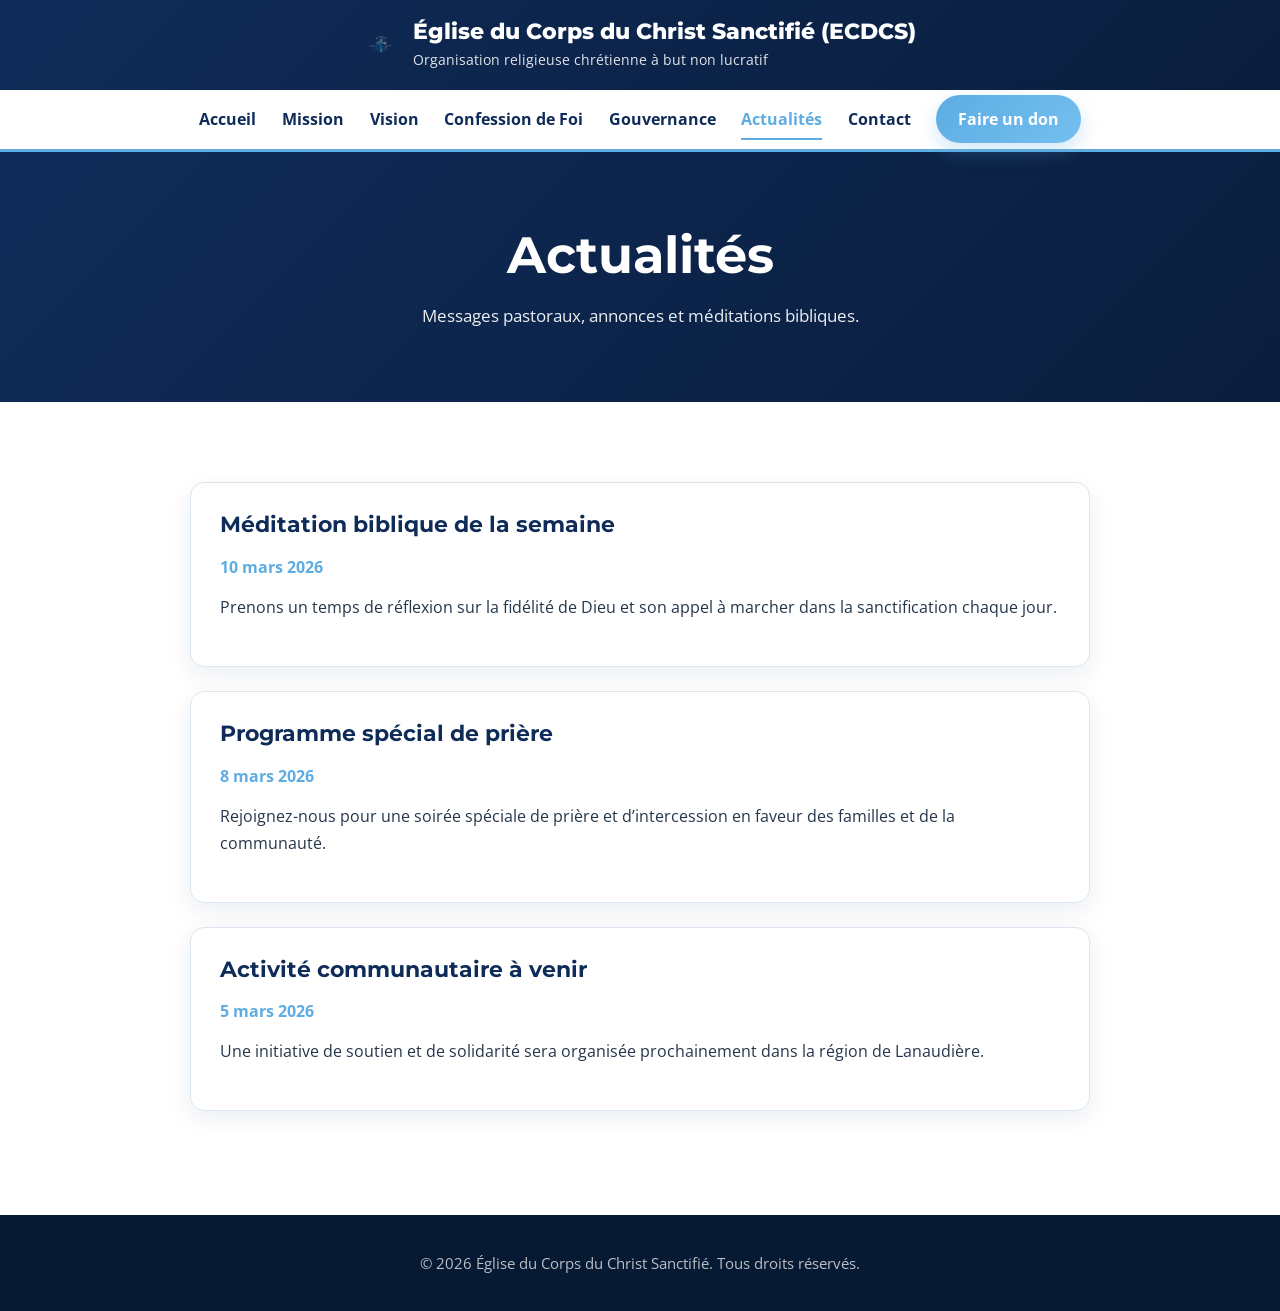
==== actualites.html @ 7bfad845 "Initial commit" ====
<!DOCTYPE html>
<html lang="fr">
<head>
  <meta charset="UTF-8" />
  <meta name="viewport" content="width=device-width, initial-scale=1.0" />
  <title>Actualités | ECDCS</title>
  <link rel="stylesheet" href="style.css" />
  <script src="script.js"></script>
</head>
<body>

  <header>
    <div class="logo-container">
      <img src="images/logo.png" alt="Logo ECDCS" class="logo" />
      <div class="site-identity">
        <h1>Église du Corps du Christ Sanctifié (ECDCS)</h1>
        <p>Organisation religieuse chrétienne à but non lucratif</p>
      </div>
    </div>

    <nav>
      <ul>
        <li><a href="index.html">Accueil</a></li>
        <li><a href="mission.html">Mission</a></li>
        <li><a href="vision.html">Vision</a></li>
        <li><a href="foi.html">Confession de Foi</a></li>
        <li><a href="gouvernance.html">Gouvernance</a></li>
        <li><a href="actualites.html" class="active">Actualités</a></li>
        <li><a href="contact.html">Contact</a></li>
        <li><a href="dons.html" class="btn-don">Faire un don</a></li>
      </ul>
    </nav>
  </header>

  <main>
    <section class="page-header">
      <h2>Actualités</h2>
      <p>Messages pastoraux, annonces et méditations bibliques.</p>
    </section>

    <section class="content-section">
      <div class="container">
        <article class="news-card">
          <h3>Méditation biblique de la semaine</h3>
          <p class="date">10 mars 2026</p>
          <p>
            Prenons un temps de réflexion sur la fidélité de Dieu
            et son appel à marcher dans la sanctification chaque jour.
          </p>
        </article>

        <article class="news-card">
          <h3>Programme spécial de prière</h3>
          <p class="date">8 mars 2026</p>
          <p>
            Rejoignez-nous pour une soirée spéciale de prière
            et d’intercession en faveur des familles et de la communauté.
          </p>
        </article>

        <article class="news-card">
          <h3>Activité communautaire à venir</h3>
          <p class="date">5 mars 2026</p>
          <p>
            Une initiative de soutien et de solidarité sera organisée
            prochainement dans la région de Lanaudière.
          </p>
        </article>
      </div>
    </section>
  </main>

  <footer>
    <div class="footer-bottom">
      <p>© 2026 Église du Corps du Christ Sanctifié. Tous droits réservés.</p>
    </div>
  </footer>

</body>
</html>
---- style.css ----
/* ============================================================
   ECDCS - STYLE GLOBAL
   Palette : bleu marine, bleu ciel, blanc, gris clair
   Style : moderne, sobre, institutionnel, spirituel
   ============================================================ */

@import url('https://fonts.googleapis.com/css2?family=Montserrat:wght@400;600;700;800&family=Open+Sans:wght@400;600;700&display=swap');

:root {
    --primary-navy: #0F2C59;
    --primary-navy-dark: #0a1d3d;
    --secondary-sky: #5DADE2;
    --secondary-sky-soft: #d9eefb;
    --text-dark: #25364a;
    --text-muted: #5f6f81;
    --text-white: #ffffff;
    --bg-white: #ffffff;
    --bg-light: #f6f9fc;
    --bg-soft: #eef5fb;
    --border-light: #dbe6f0;
    --shadow-soft: 0 8px 24px rgba(15, 44, 89, 0.08);
    --shadow-medium: 0 12px 30px rgba(15, 44, 89, 0.12);
    --radius-sm: 8px;
    --radius-md: 14px;
    --radius-lg: 22px;
    --container: 1200px;
}

* {
    box-sizing: border-box;
    margin: 0;
    padding: 0;
}

html {
    scroll-behavior: smooth;
}

.header.sticky {
  position: fixed;
  top: 0;
  width: 100%;
  background: #0B1F3A;
  box-shadow: 0 4px 12px rgba(0,0,0,0.2);
  z-index: 1000;
}

.fade-in {
  opacity: 0;
  transform: translateY(40px);
  transition: 0.6s ease;
}

.fade-in.show {
  opacity: 1;
  transform: translateY(0);
}

body {
    font-family: 'Open Sans', sans-serif;
    color: var(--text-dark);
    background-color: var(--bg-white);
    line-height: 1.7;
    font-size: 16px;
}

img {
    max-width: 100%;
    display: block;
}

h1, h2, h3, h4 {
    font-family: 'Montserrat', sans-serif;
    color: var(--primary-navy);
    line-height: 1.2;
    margin-bottom: 1rem;
}

h1 {
    font-size: 2.2rem;
}

h2 {
    font-size: 2.2rem;
    font-weight: 700;
}

h3 {
    font-size: 1.35rem;
    font-weight: 700;
}

p {
    margin-bottom: 1rem;
}

a {
    text-decoration: none;
    color: inherit;
    transition: all 0.3s ease;
}

ul {
    list-style: none;
}

section {
    padding: 5rem 1.5rem;
}

.container {
    width: 100%;
    max-width: var(--container);
    margin: 0 auto;
}

/* ============================================================
   HEADER
   ============================================================ */

header {
    position: relative;
}

.logo-container {
    background: linear-gradient(135deg, var(--primary-navy), var(--primary-navy-dark));
    color: var(--text-white);
    padding: 1rem 1.5rem;
    display: flex;
    align-items: center;
    justify-content: center;
    gap: 1rem;
}

.logo {
    height: 58px;
    width: auto;
}

.site-identity h1 {
    color: var(--text-white);
    font-size: 1.4rem;
    margin-bottom: 0.2rem;
    font-weight: 800;
}

.site-identity p {
    color: rgba(255, 255, 255, 0.88);
    font-size: 0.9rem;
    margin: 0;
}

nav {
    border-bottom: 3px solid var(--secondary-sky);
    background-color: var(--bg-white);
    padding: 0 1.5rem;
}

nav ul {
    max-width: var(--container);
    margin: 0 auto;
    display: flex;
    flex-wrap: wrap;
    justify-content: center;
    align-items: center;
    gap: 1.6rem;
    padding: 1rem 0;
}

nav a {
    font-weight: 700;
    color: var(--primary-navy);
    padding: 0.45rem 0;
    position: relative;
    font-size: 0.97rem;
}

nav a::after {
    content: "";
    position: absolute;
    left: 0;
    bottom: -0.15rem;
    width: 0;
    height: 2px;
    background-color: var(--secondary-sky);
    transition: width 0.3s ease;
}

nav a:hover,
nav a.active {
    color: var(--secondary-sky);
}

nav a:hover::after,
nav a.active::after {
    width: 100%;
}

nav a.btn-don {
    background: linear-gradient(135deg, var(--secondary-sky), #74bff0);
    color: var(--text-white) !important;
    padding: 0.8rem 1.35rem;
    border-radius: 999px;
    box-shadow: 0 8px 20px rgba(93, 173, 226, 0.28);
}

nav a.btn-don::after {
    display: none;
}

nav a.btn-don:hover {
    background: linear-gradient(135deg, var(--primary-navy), #17457f);
    transform: translateY(-2px);
}

/* ============================================================
   BOUTONS
   ============================================================ */

.btn-primary,
.btn-secondary,
button {
    display: inline-flex;
    align-items: center;
    justify-content: center;
    gap: 0.5rem;
    padding: 0.95rem 1.8rem;
    border-radius: 999px;
    font-weight: 700;
    text-transform: uppercase;
    letter-spacing: 0.4px;
    font-size: 0.92rem;
    transition: all 0.3s ease;
    cursor: pointer;
    border: none;
}

.btn-primary,
button {
    background: linear-gradient(135deg, var(--secondary-sky), #78c4f4);
    color: var(--text-white);
    border: 2px solid var(--secondary-sky);
    box-shadow: 0 12px 24px rgba(93, 173, 226, 0.25);
}

.btn-primary:hover,
button:hover {
    background: var(--primary-navy);
    border-color: var(--primary-navy);
    transform: translateY(-2px);
}

.btn-secondary {
    background-color: transparent;
    color: var(--text-white);
    border: 2px solid rgba(255, 255, 255, 0.9);
}

.btn-secondary:hover {
    background-color: var(--text-white);
    color: var(--primary-navy);
    transform: translateY(-2px);
}

/* ============================================================
   PAGE HEADER INTERNE
   ============================================================ */

.page-header {
    background: linear-gradient(135deg, var(--primary-navy), var(--primary-navy-dark));
    color: var(--text-white);
    text-align: center;
    padding: 4.5rem 1.5rem;
}

.page-header h2 {
    color: var(--text-white);
    font-size: clamp(2rem, 5vw, 3.2rem);
    margin-bottom: 1rem;
}

.page-header p {
    color: rgba(255, 255, 255, 0.92);
    max-width: 760px;
    margin: 0 auto;
    font-size: 1.05rem;
}

/* ============================================================
   ACCUEIL - HERO
   ============================================================ */

.hero {
    position: relative;
    overflow: hidden;
    min-height: 85vh;
    display: flex;
    align-items: center;
    justify-content: center;
    text-align: center;
    padding: 6rem 1.5rem;
    background:
        linear-gradient(rgba(10, 29, 61, 0.76), rgba(15, 44, 89, 0.62)),
        url('../images/hero-bg.jpg') center/cover no-repeat;
}

.hero::before {
    content: "";
    position: absolute;
    inset: 0;
    background:
        radial-gradient(circle at top, rgba(255, 255, 255, 0.12), transparent 35%),
        linear-gradient(to bottom, transparent, rgba(15, 44, 89, 0.18));
    pointer-events: none;
}

.hero-content {
    position: relative;
    z-index: 2;
    max-width: 860px;
}

.hero-subtitle {
    display: inline-block;
    margin-bottom: 1.2rem;
    padding: 0.45rem 1rem;
    border-radius: 999px;
    background-color: rgba(255, 255, 255, 0.14);
    color: #eaf6ff;
    font-weight: 700;
    font-size: 0.9rem;
    letter-spacing: 0.5px;
    text-transform: uppercase;
}

.hero h2 {
    color: var(--text-white);
    font-size: clamp(2.2rem, 5vw, 4rem);
    font-weight: 800;
    text-transform: uppercase;
    letter-spacing: 0.8px;
    margin-bottom: 1.2rem;
}

.hero-intro {
    max-width: 760px;
    margin: 0 auto 1.25rem;
    font-size: 1.08rem;
    color: rgba(255, 255, 255, 0.92);
}

.verset-hero {
    max-width: 720px;
    margin: 0 auto 2.2rem;
    font-size: 1.1rem;
    line-height: 1.8;
    font-style: italic;
    color: rgba(255, 255, 255, 0.94);
}

.verset-hero span {
    display: inline-block;
    margin-top: 0.7rem;
    font-style: normal;
    font-weight: 700;
}

.cta-group {
    display: flex;
    justify-content: center;
    flex-wrap: wrap;
    gap: 1rem;
}

/* ============================================================
   SECTION TITRE
   ============================================================ */

.section-heading {
    text-align: center;
    max-width: 760px;
    margin: 0 auto 3rem;
}

.section-heading p {
    color: var(--text-muted);
    font-size: 1.05rem;
}

/* ============================================================
   PRÉSENTATION / CARTES
   ============================================================ */

.presentation {
    background: linear-gradient(to bottom, var(--bg-light), var(--bg-white));
}

.grid-3 {
    display: grid;
    grid-template-columns: repeat(3, minmax(0, 1fr));
    gap: 2rem;
}

.card {
    background: var(--bg-white);
    border: 1px solid var(--border-light);
    padding: 2.2rem 1.8rem;
    border-radius: var(--radius-md);
    box-shadow: var(--shadow-soft);
    text-align: center;
    position: relative;
    overflow: hidden;
    transition: transform 0.35s ease, box-shadow 0.35s ease;
}

.card::before {
    content: "";
    position: absolute;
    top: 0;
    left: 0;
    width: 100%;
    height: 5px;
    background: linear-gradient(90deg, var(--primary-navy), var(--secondary-sky));
}

.card:hover {
    transform: translateY(-8px);
    box-shadow: var(--shadow-medium);
}

.card-icon {
    width: 68px;
    height: 68px;
    margin: 0 auto 1.2rem;
    border-radius: 50%;
    background: linear-gradient(135deg, var(--secondary-sky-soft), #f5fbff);
    display: flex;
    align-items: center;
    justify-content: center;
    color: var(--primary-navy);
    font-size: 1.5rem;
    font-weight: 800;
}

.card p {
    color: var(--text-muted);
    margin-bottom: 0;
}

/* ============================================================
   ACTIVITÉS
   ============================================================ */

.activites {
    background-color: var(--bg-white);
}

.activites h2 {
    text-align: center;
}

.activites-intro {
    text-align: center;
    max-width: 760px;
    margin: 0 auto 2.5rem;
    color: var(--text-muted);
}

.activites ul {
    max-width: 860px;
    margin: 0 auto;
    background: var(--bg-white);
    border: 1px solid var(--border-light);
    border-radius: var(--radius-md);
    box-shadow: var(--shadow-soft);
    overflow: hidden;
}

.activites li {
    padding: 1.4rem 1.5rem;
    border-bottom: 1px solid #edf2f7;
    display: flex;
    justify-content: space-between;
    align-items: center;
    gap: 1rem;
}

.activites li:last-child {
    border-bottom: none;
}

.activites li strong {
    color: var(--primary-navy);
    font-size: 1.08rem;
}

.activites li span {
    color: var(--text-muted);
    font-weight: 600;
    white-space: nowrap;
}

.activites li:hover {
    background-color: #fbfdff;
}

/* ============================================================
   PASTEUR
   ============================================================ */

.pasteur {
    background: linear-gradient(135deg, var(--primary-navy), var(--primary-navy-dark));
    color: var(--text-white);
}

.pasteur .container {
    display: flex;
    align-items: center;
    justify-content: center;
    gap: 4rem;
    flex-wrap: wrap;
}

.pasteur h2,
.pasteur h3,
.pasteur p,
.pasteur blockquote {
    color: var(--text-white);
}

.pasteur h3 {
    color: #cde9fb;
    margin-bottom: 0.4rem;
}

.pasteur-photo img {
    width: 280px;
    height: 280px;
    object-fit: cover;
    border-radius: 50%;
    border: 6px solid rgba(255, 255, 255, 0.18);
    box-shadow: 0 18px 40px rgba(0, 0, 0, 0.22);
}

.pasteur-info {
    max-width: 580px;
}

.titre-pasteur {
    font-weight: 700;
    font-size: 1.05rem;
    color: #d9eefb;
    margin-bottom: 1.4rem;
    text-transform: uppercase;
    letter-spacing: 0.5px;
}

.pasteur-message {
    color: rgba(255, 255, 255, 0.9);
    margin-bottom: 1.2rem;
}

blockquote {
    font-style: italic;
    font-size: 1.08rem;
    line-height: 1.8;
    border-left: 4px solid var(--secondary-sky);
    padding-left: 1.1rem;
    opacity: 0.96;
    margin: 0;
}

/* ============================================================
   VERSETS
   ============================================================ */

.versets {
    background: linear-gradient(to bottom, var(--bg-light), var(--bg-soft));
}

.versets-grid {
    display: grid;
    grid-template-columns: repeat(2, minmax(0, 1fr));
    gap: 1.5rem;
    max-width: 1000px;
    margin: 2.5rem auto 0;
}

.verset-card {
    background-color: var(--bg-white);
    border: 1px solid var(--border-light);
    border-radius: var(--radius-md);
    padding: 1.8rem;
    box-shadow: var(--shadow-soft);
}

.verset-card p {
    font-style: italic;
    color: var(--text-dark);
    margin-bottom: 0.8rem;
}

.verset-card span {
    color: var(--secondary-sky);
    font-weight: 700;
    font-size: 0.95rem;
}

/* ============================================================
   PAGES INTERNES
   ============================================================ */

.content-section {
    background-color: var(--bg-white);
}

.content-section .container {
    max-width: 900px;
}

.content-section h3 {
    margin-top: 2rem;
    color: var(--primary-navy);
}

.content-section h3:first-child {
    margin-top: 0;
}

.content-section p,
.content-section li {
    color: var(--text-dark);
    font-size: 1rem;
}

.content-section ul {
    list-style: disc;
    padding-left: 1.5rem;
    margin-top: 1rem;
}

.content-section li {
    margin-bottom: 0.7rem;
}

/* ============================================================
   ACTUALITÉS
   ============================================================ */

.news-card {
    background: var(--bg-white);
    border: 1px solid var(--border-light);
    border-radius: var(--radius-md);
    padding: 1.8rem;
    box-shadow: var(--shadow-soft);
    margin-bottom: 1.5rem;
}

.news-card .date {
    color: var(--secondary-sky);
    font-weight: 700;
    margin-bottom: 0.8rem;
}

/* ============================================================
   CONTACT
   ============================================================ */

.contact-grid {
    display: grid;
    grid-template-columns: 1fr 1.2fr;
    gap: 2rem;
    align-items: start;
}

.contact-info,
.contact-form {
    background: var(--bg-white);
    border: 1px solid var(--border-light);
    border-radius: var(--radius-md);
    padding: 2rem;
    box-shadow: var(--shadow-soft);
}

.contact-form form {
    display: flex;
    flex-direction: column;
    gap: 1rem;
}

.contact-form label {
    font-weight: 700;
    color: var(--primary-navy);
}

.contact-form input,
.contact-form textarea {
    width: 100%;
    padding: 0.95rem 1rem;
    border: 1px solid #cfd9e3;
    border-radius: var(--radius-sm);
    font-family: inherit;
    font-size: 1rem;
    outline: none;
    transition: border-color 0.3s ease, box-shadow 0.3s ease;
}

.contact-form input:focus,
.contact-form textarea:focus {
    border-color: var(--secondary-sky);
    box-shadow: 0 0 0 4px rgba(93, 173, 226, 0.15);
}

/* ============================================================
   DONS
   ============================================================ */

.don-action {
    margin-top: 2rem;
}

/* ============================================================
   FOOTER
   ============================================================ */

footer {
    background: #071a34;
    color: #d4deea;
    padding: 2.2rem 1.5rem;
    text-align: center;
}

.footer-content {
    display: grid;
    grid-template-columns: repeat(3, minmax(220px, 1fr));
    gap: 2.5rem;
    max-width: var(--container);
    margin: 0 auto 2rem;
    padding-bottom: 2rem;
    border-bottom: 1px solid rgba(255, 255, 255, 0.08);
}

.footer-section h4 {
    color: var(--text-white);
    margin-bottom: 1rem;
    font-size: 1.1rem;
}

.footer-section p,
.footer-section li,
.footer-section a {
    color: #d4deea;
    font-size: 0.96rem;
}

.footer-section a:hover {
    color: var(--secondary-sky);
}

.footer-bottom {
    text-align: center;
    font-size: 0.92rem;
    color: rgba(255, 255, 255, 0.72);
}

.footer-bottom p {
    margin: 0;
}

/* ============================================================
   RESPONSIVE
   ============================================================ */

@media (max-width: 992px) {
    .grid-3 {
        grid-template-columns: 1fr;
    }

    .versets-grid {
        grid-template-columns: 1fr;
    }

    .footer-content {
        grid-template-columns: 1fr 1fr;
    }

    .contact-grid {
        grid-template-columns: 1fr;
    }

    .hero {
        min-height: 75vh;
    }
}

@media (max-width: 768px) {
    section {
        padding: 4rem 1.2rem;
    }

    .logo-container {
        flex-direction: column;
        text-align: center;
    }

    .site-identity h1 {
        font-size: 1.2rem;
    }

    nav ul {
        flex-direction: column;
        gap: 0.9rem;
    }

    .hero {
        min-height: auto;
        padding: 5rem 1.2rem;
    }

    .hero h2 {
        font-size: 2rem;
    }

    .hero-intro,
    .verset-hero {
        font-size: 1rem;
    }

    .cta-group {
        flex-direction: column;
        align-items: center;
    }

    .btn-primary,
    .btn-secondary,
    button {
        width: 100%;
        max-width: 320px;
    }

    .activites li {
        flex-direction: column;
        text-align: center;
    }

    .activites li span {
        white-space: normal;
    }

    .pasteur .container {
        gap: 2rem;
        text-align: center;
    }

    .pasteur-photo img {
        width: 220px;
        height: 220px;
    }

    blockquote {
        border-left: none;
        border-top: 4px solid var(--secondary-sky);
        padding-left: 0;
        padding-top: 1rem;
    }

    .footer-content {
        grid-template-columns: 1fr;
    }
}

@media (max-width: 480px) {
    h2 {
        font-size: 1.8rem;
    }

    .hero h2 {
        font-size: 1.75rem;
    }

    .card,
    .verset-card,
    .contact-info,
    .contact-form,
    .news-card {
        padding: 1.4rem;
    }

    nav a.btn-don {
        width: 100%;
        text-align: center;
    }
}
/* ============================================================
   PAGE FORMULAIRE DE DON
   ============================================================ */

.don-form {
    max-width: 600px;
    margin: 0 auto;
}

.don-form h3 {
    text-align: center;
    margin-bottom: 2rem;
}

/* formulaire */

.don-form form {
    display: flex;
    flex-direction: column;
    gap: 1.2rem;
}

/* labels */

.don-form label {
    font-weight: 700;
    color: var(--primary-navy);
}

/* champs */

.don-form input,
.don-form textarea,
.don-form select {
    width: 100%;
    padding: 0.9rem 1rem;
    border-radius: 6px;
    border: 1px solid #d1d9e2;
    font-family: inherit;
    font-size: 1rem;
    transition: all 0.3s ease;
}

/* focus */

.don-form input:focus,
.don-form textarea:focus,
.don-form select:focus {
    outline: none;
    border-color: var(--secondary-sky);
    box-shadow: 0 0 0 3px rgba(93,173,226,0.2);
}

/* textarea */

.don-form textarea {
    resize: vertical;
}

/* bouton */

.don-form button {
    margin-top: 1rem;
    padding: 1rem;
    font-weight: bold;
    border-radius: 30px;
    background: linear-gradient(135deg, var(--secondary-sky), #78c4f4);
    color: white;
    border: none;
    cursor: pointer;
    font-size: 1rem;
    transition: all 0.3s ease;
}

.don-form button:hover {
    background: var(--primary-navy);
    transform: translateY(-2px);
}

/* ============================================================
   BOITE DU FORMULAIRE
   ============================================================ */

.don-form-container {
    background: white;
    padding: 2.5rem;
    border-radius: 12px;
    box-shadow: var(--shadow-soft);
}

/* ============================================================
   RESPONSIVE
   ============================================================ */

@media (max-width: 768px) {

    .don-form-container {
        padding: 1.8rem;
    }

}
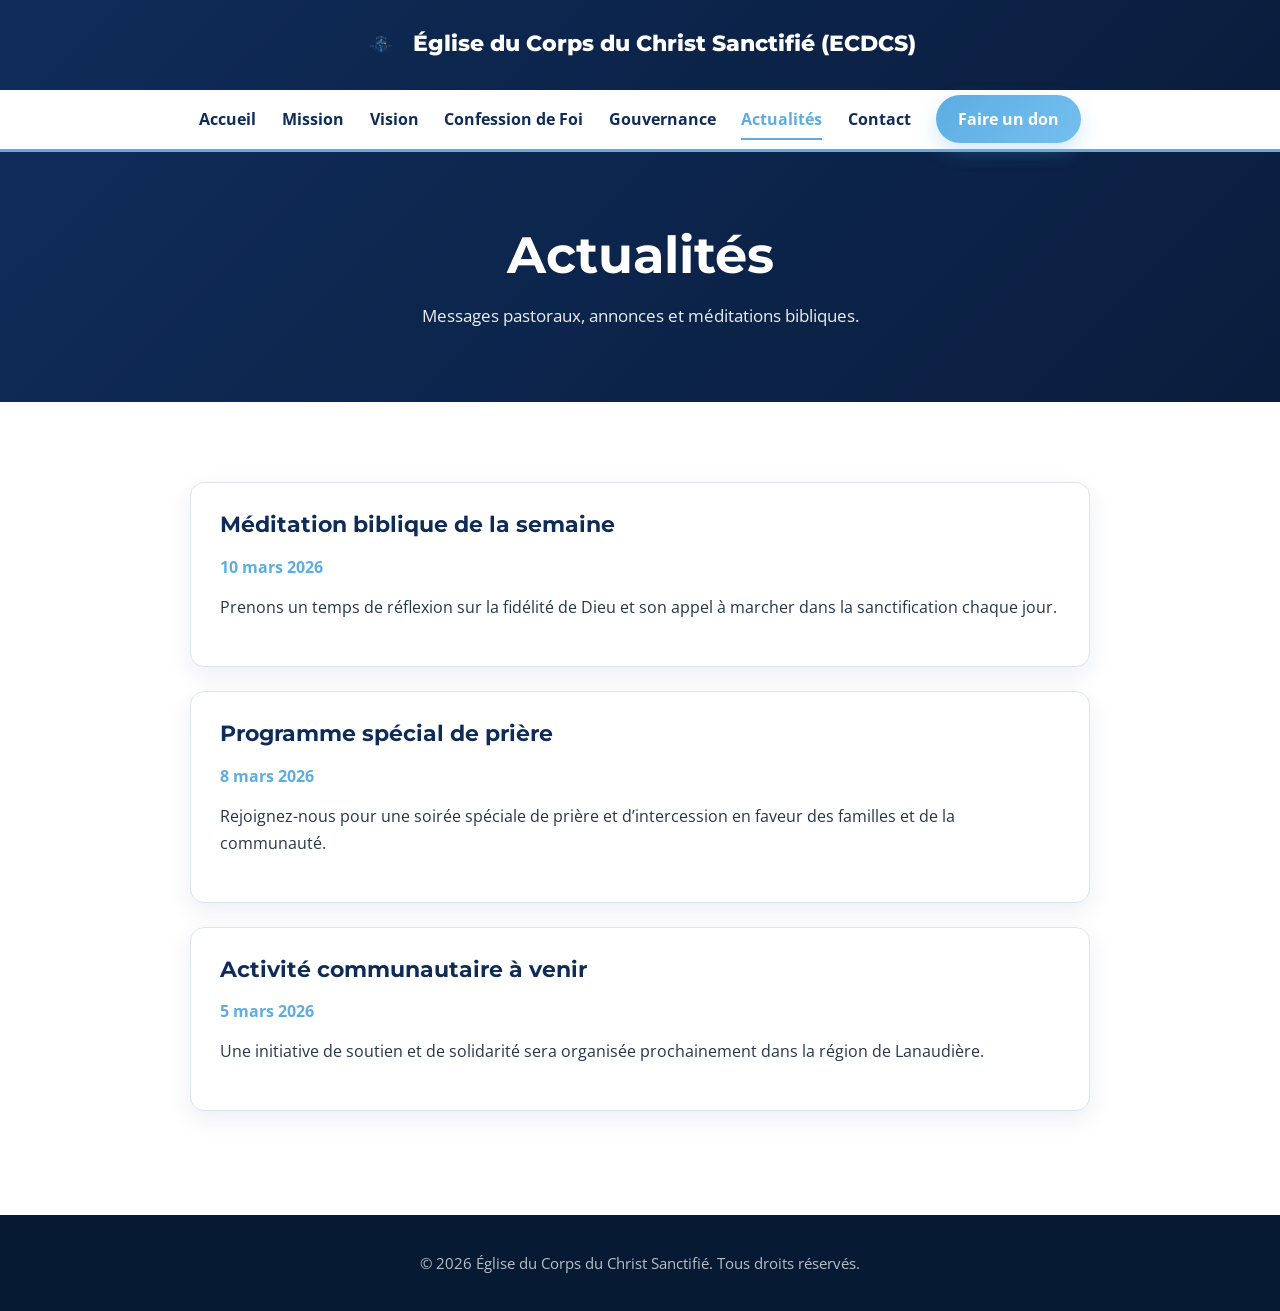
==== commit 9a59e18e: "modification header" ====
--- a/actualites.html
+++ b/actualites.html
@@ -14,7 +14,6 @@
       <img src="images/logo.png" alt="Logo ECDCS" class="logo" />
       <div class="site-identity">
         <h1>Église du Corps du Christ Sanctifié (ECDCS)</h1>
-        <p>Organisation religieuse chrétienne à but non lucratif</p>
       </div>
     </div>
 
